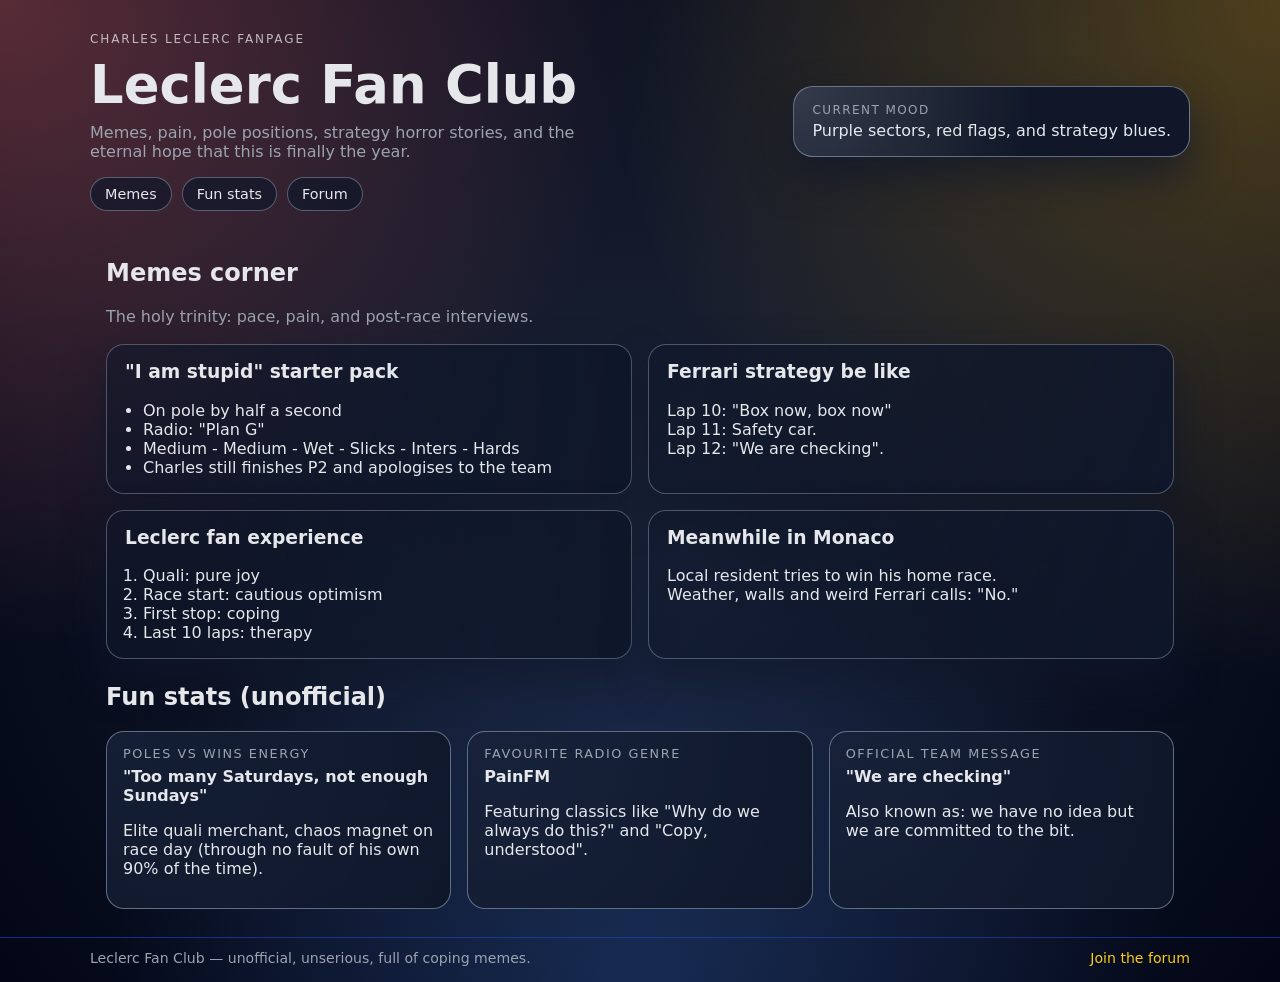
==== index.html @ e9e0fe30 "Initial commit: Leclerc Fan Club" ====
<!DOCTYPE html>
<html lang="en">
<head>
  <meta charset="UTF-8" />
  <meta name="viewport" content="width=device-width, initial-scale=1.0" />
  <title>Leclerc Fan Club</title>
  <link rel="stylesheet" href="style.css" />
</head>
<body>
  <header class="hero">
    <div class="hero-inner">
      <div>
        <p class="eyebrow">Charles Leclerc fanpage</p>
        <h1>Leclerc Fan Club</h1>
        <p class="hero-text">
          Memes, pain, pole positions, strategy horror stories, and the eternal hope that this is finally the year.
        </p>
        <nav class="nav">
          <a href="#memes">Memes</a>
          <a href="#stats">Fun stats</a>
          <a href="forum.html">Forum</a>
        </nav>
      </div>
      <div class="hero-card">
        <p class="hero-card-label">Current mood</p>
        <p class="hero-card-text" id="moodText">Purple sector with a side of Ferrari strategy anxiety.</p>
      </div>
    </div>
  </header>

  <main class="container">
    <section id="memes" class="section">
      <h2>Memes corner</h2>
      <p class="section-sub">The holy trinity: pace, pain, and post-race interviews.</p>

      <div class="meme-grid">
        <article class="meme-card">
          <h3>"I am stupid" starter pack</h3>
          <ul>
            <li>On pole by half a second</li>
            <li>Radio: "Plan G"</li>
            <li>Medium - Medium - Wet - Slicks - Inters - Hards</li>
            <li>Charles still finishes P2 and apologises to the team</li>
          </ul>
        </article>

        <article class="meme-card">
          <h3>Ferrari strategy be like</h3>
          <p>
            Lap 10: "Box now, box now"
            <br />
            Lap 11: Safety car.
            <br />
            Lap 12: "We are checking".
          </p>
        </article>

        <article class="meme-card">
          <h3>Leclerc fan experience</h3>
          <ol>
            <li>Quali: pure joy</li>
            <li>Race start: cautious optimism</li>
            <li>First stop: coping</li>
            <li>Last 10 laps: therapy</li>
          </ol>
        </article>

        <article class="meme-card">
          <h3>Meanwhile in Monaco</h3>
          <p>
            Local resident tries to win his home race.
            <br />
            Weather, walls and weird Ferrari calls: "No."
          </p>
        </article>
      </div>
    </section>

    <section id="stats" class="section">
      <h2>Fun stats (unofficial)</h2>
      <div class="stats-grid">
        <div class="stat">
          <span class="stat-label">Poles vs wins energy</span>
          <strong>"Too many Saturdays, not enough Sundays"</strong>
          <p>Elite quali merchant, chaos magnet on race day (through no fault of his own 90% of the time).</p>
        </div>
        <div class="stat">
          <span class="stat-label">Favourite radio genre</span>
          <strong>PainFM</strong>
          <p>Featuring classics like "Why do we always do this?" and "Copy, understood".</p>
        </div>
        <div class="stat">
          <span class="stat-label">Official team message</span>
          <strong>"We are checking"</strong>
          <p>Also known as: we have no idea but we are committed to the bit.</p>
        </div>
      </div>
    </section>
  </main>

  <footer class="footer">
    <div class="footer-inner">
      <span>Leclerc Fan Club — unofficial, unserious, full of coping memes.</span>
      <a href="forum.html">Join the forum</a>
    </div>
  </footer>

  <script>
    const moods = [
      'Purple sectors, red flags, and strategy blues.',
      'Copium, hopium, and a suspicious amount of Monaco onboard replays.',
      'Manifesting clean pit stops and functional radios.',
      'Quali merchant, race day hostage.',
      'Happy for Charles, confused by Ferrari.'
    ];
    const moodEl = document.getElementById('moodText');
    moodEl.textContent = moods[Math.floor(Math.random() * moods.length)];
  </script>
</body>
</html>
---- style.css ----
:root {
  --bg: #050816;
  --bg-2: #120c2c;
  --card: #0b1220;
  --accent: #f97316;
  --accent-2: #facc15;
  --text: #e5e7eb;
  --muted: #9ca3af;
  --border: rgba(148, 163, 184, 0.45);
  --error: #f97373;
}

* {
  box-sizing: border-box;
}

body {
  margin: 0;
  font-family: system-ui, -apple-system, BlinkMacSystemFont, 'Segoe UI', sans-serif;
  color: var(--text);
  background:
    radial-gradient(circle at top left, rgba(248, 113, 113, 0.35), transparent 40%),
    radial-gradient(circle at top right, rgba(251, 191, 36, 0.3), transparent 42%),
    radial-gradient(circle at bottom, rgba(59, 130, 246, 0.22), transparent 45%),
    radial-gradient(circle at center, rgba(15, 23, 42, 0.95), #020617);
  min-height: 100vh;
  display: flex;
  flex-direction: column;
}

.hero {
  padding: 32px 16px 24px;
}

.hero--small {
  padding-bottom: 10px;
}

.hero-inner,
.container,
.footer-inner {
  width: min(1100px, 100%);
  margin: 0 auto;
}

.hero-inner {
  display: flex;
  justify-content: space-between;
  gap: 20px;
  align-items: center;
}

.eyebrow {
  margin: 0 0 8px;
  text-transform: uppercase;
  letter-spacing: 0.16em;
  font-size: 0.75rem;
  color: rgba(248, 250, 252, 0.7);
}

h1 {
  margin: 0 0 8px;
  font-size: clamp(2.1rem, 6vw, 3.3rem);
}

.hero-text {
  margin: 0 0 16px;
  color: var(--muted);
  max-width: 540px;
}

.nav {
  display: flex;
  flex-wrap: wrap;
  gap: 10px;
}

.nav a {
  color: var(--text);
  text-decoration: none;
  padding: 8px 14px;
  border-radius: 999px;
  border: 1px solid rgba(148, 163, 184, 0.5);
  background: rgba(15, 23, 42, 0.7);
  font-size: 0.9rem;
}

.nav a:hover {
  border-color: var(--accent);
}

.hero-card {
  min-width: 260px;
  background: radial-gradient(circle at top left, rgba(248, 250, 252, 0.16), transparent 60%), rgba(15, 23, 42, 0.95);
  border-radius: 20px;
  padding: 16px 18px;
  border: 1px solid rgba(148, 163, 184, 0.6);
}

.hero-card-label {
  margin: 0 0 4px;
  font-size: 0.75rem;
  text-transform: uppercase;
  letter-spacing: 0.12em;
  color: var(--muted);
}

.hero-card-text {
  margin: 0;
  font-weight: 500;
}

.container {
  flex: 1 0 auto;
  padding: 0 16px 28px;
}

.section {
  margin-top: 24px;
}

.section-sub {
  margin: 6px 0 18px;
  color: var(--muted);
}

.meme-grid {
  display: grid;
  grid-template-columns: repeat(2, minmax(0, 1fr));
  gap: 16px;
}

.meme-card,
.thread-card,
.hero-card {
  box-shadow: 0 20px 40px rgba(15, 23, 42, 0.7);
}

.meme-card,
.thread-card {
  border-radius: 18px;
  padding: 16px 18px;
  background: radial-gradient(circle at top left, rgba(15, 23, 42, 0.55), rgba(15, 23, 42, 0.95));
  border: 1px solid var(--border);
}

.meme-card h3,
.thread-card h3 {
  margin-top: 0;
}

.meme-card ul,
.meme-card ol {
  margin-bottom: 0;
  padding-left: 18px;
}

.stats-grid {
  display: grid;
  grid-template-columns: repeat(3, minmax(0, 1fr));
  gap: 16px;
}

.stat {
  border-radius: 18px;
  padding: 14px 16px;
  background: radial-gradient(circle at top left, rgba(24, 35, 58, 0.8), rgba(15, 23, 42, 0.98));
  border: 1px solid rgba(148, 163, 184, 0.6);
}

.stat-label {
  display: block;
  font-size: 0.8rem;
  letter-spacing: 0.12em;
  text-transform: uppercase;
  color: var(--muted);
}

.stat strong {
  display: block;
  margin: 6px 0;
}

.thread-list {
  display: grid;
  gap: 14px;
}

.thread-meta {
  margin-top: 4px;
  margin-bottom: 8px;
  color: var(--muted);
}

.thread-preview {
  margin-top: 0;
  padding-left: 18px;
  color: var(--muted);
}

.new-thread {
  margin-top: 26px;
}

.new-thread-form {
  margin-top: 10px;
  display: grid;
  gap: 10px;
  max-width: 560px;
}

.new-thread-form label {
  display: grid;
  gap: 4px;
  font-size: 0.9rem;
}

.new-thread-form input,
.new-thread-form textarea {
  border-radius: 10px;
  border: 1px solid rgba(148, 163, 184, 0.7);
  padding: 8px 10px;
  font: inherit;
  background: rgba(15, 23, 42, 0.9);
  color: var(--text);
}

.new-thread-form button {
  justify-self: flex-start;
  border-radius: 999px;
  border: none;
  padding: 9px 18px;
  background: linear-gradient(135deg, var(--accent), var(--accent-2));
  color: #0b1020;
  font-weight: 600;
  cursor: pointer;
}

.footer {
  padding: 12px 16px 16px;
  border-top: 1px solid rgba(30, 64, 175, 0.7);
  margin-top: auto;
}

.footer-inner {
  display: flex;
  justify-content: space-between;
  gap: 10px;
  align-items: center;
  font-size: 0.88rem;
  color: var(--muted);
}

.footer a {
  color: var(--accent-2);
  text-decoration: none;
}

.footer a:hover {
  text-decoration: underline;
}

@media (max-width: 860px) {
  .hero-inner {
    flex-direction: column;
    align-items: flex-start;
  }

  .meme-grid,
  .stats-grid {
    grid-template-columns: minmax(0, 1fr);
  }

  .footer-inner {
    flex-direction: column;
    align-items: flex-start;
  }
}
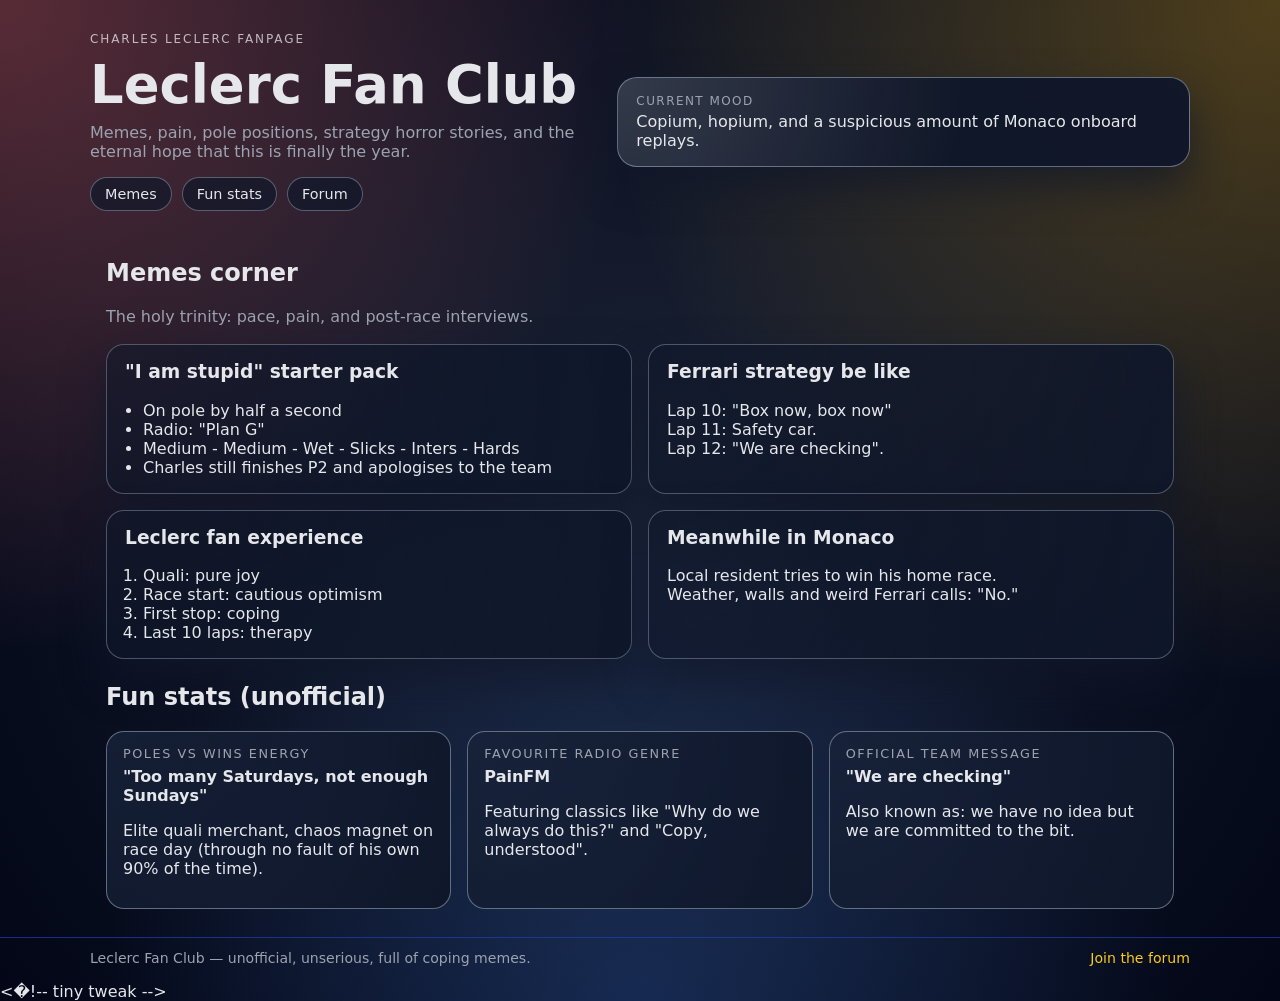
==== commit e4f13405: "chore: tiny tweak" ====
--- a/index.html
+++ b/index.html
@@ -118,3 +118,6 @@
   </script>
 </body>
 </html>
+< ! - -   t i n y   t w e a k   - - > + 
+ 
